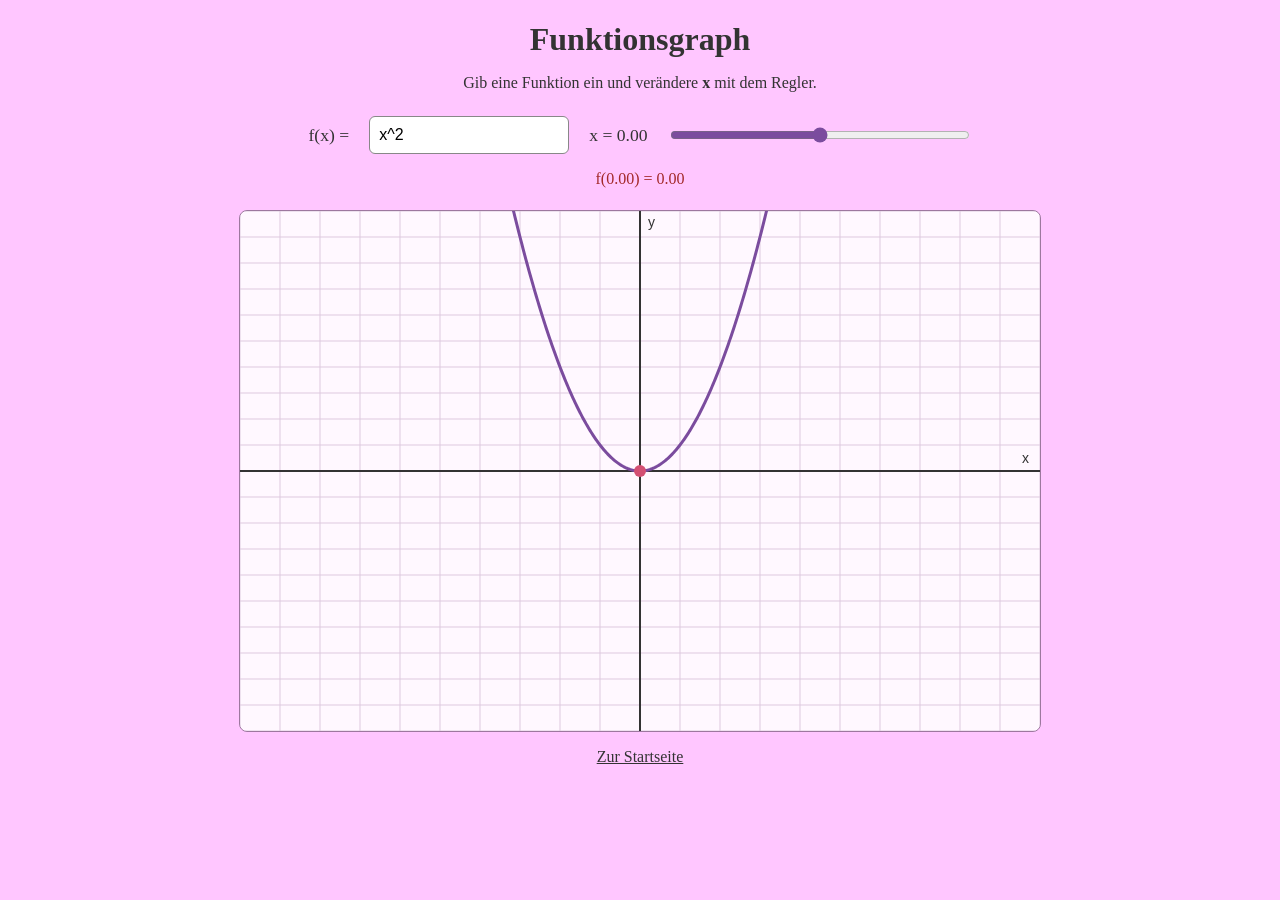
==== funktionen.html @ 7c47ae85 "Add interactive function graph page Co-authored-by: Copilot App <223556219+Copilot@users.noreply.git" ====
<!DOCTYPE html>
<html lang="de">

<head>
    <meta charset="UTF-8">
    <meta name="viewport" content="width=device-width, initial-scale=1.0">
    <title>Funktionsgraphen - Mathe Hilfe</title>
    <link rel="stylesheet" href="style.css">
    <style>
        .graph-page {
            max-width: 900px;
            margin: 0 auto;
            color: #333;
            text-align: center;
        }

        .graph-page h1 {
            margin-bottom: 8px;
        }

        .graph-page a {
            color: #333;
        }

        .controls {
            display: flex;
            flex-wrap: wrap;
            gap: 12px 20px;
            align-items: center;
            justify-content: center;
            margin: 24px 0 16px;
            font-size: 1.1rem;
        }

        .controls input[type="text"] {
            width: 180px;
            padding: 9px;
            border: 1px solid #888;
            border-radius: 6px;
            font-size: 1rem;
        }

        .controls input[type="range"] {
            accent-color: #7b4c9e;
            width: min(300px, 70vw);
        }

        #graph {
            display: block;
            width: 100%;
            max-width: 800px;
            height: auto;
            margin: 0 auto;
            background: #fff8ff;
            border: 1px solid #9d789f;
            border-radius: 8px;
        }

        #message {
            min-height: 1.5em;
            color: #a32929;
        }
    </style>
</head>

<body>
    <main class="graph-page">
        <h1>Funktionsgraph</h1>
        <p>Gib eine Funktion ein und verändere <strong>x</strong> mit dem Regler.</p>

        <div class="controls">
            <label for="function-input">f(x) =</label>
            <input id="function-input" type="text" value="x^2" autocomplete="off"
                aria-label="Mathematische Funktion">
            <label for="x-slider">x = <output id="x-value">0.00</output></label>
            <input id="x-slider" type="range" min="-10" max="10" step="0.01" value="0"
                aria-label="x-Wert">
        </div>

        <p id="message" role="status"></p>
        <canvas id="graph" width="800" height="520" aria-label="Koordinatensystem mit Funktionsgraph"></canvas>
        <p><a href="index.html">Zur Startseite</a></p>
    </main>
    <script src="script.js"></script>
</body>

</html>
---- style.css ----
body {
    background-color: #ffc6ff;
    margin: 20px;
}

.main {
    display: flex;
    justify-content: center;
    align-items: center;

}

.title {
    display: flex;
    flex-direction: column;
    justify-content: center;
    align-items: center;


    font-size: 2em;
    color: #333;
    text-align: center;
    margin-top: 20px;
}

.title p {
    margin-top: 0;
}

.title a {
    font-size: 0.45em;
    color: #333;
}
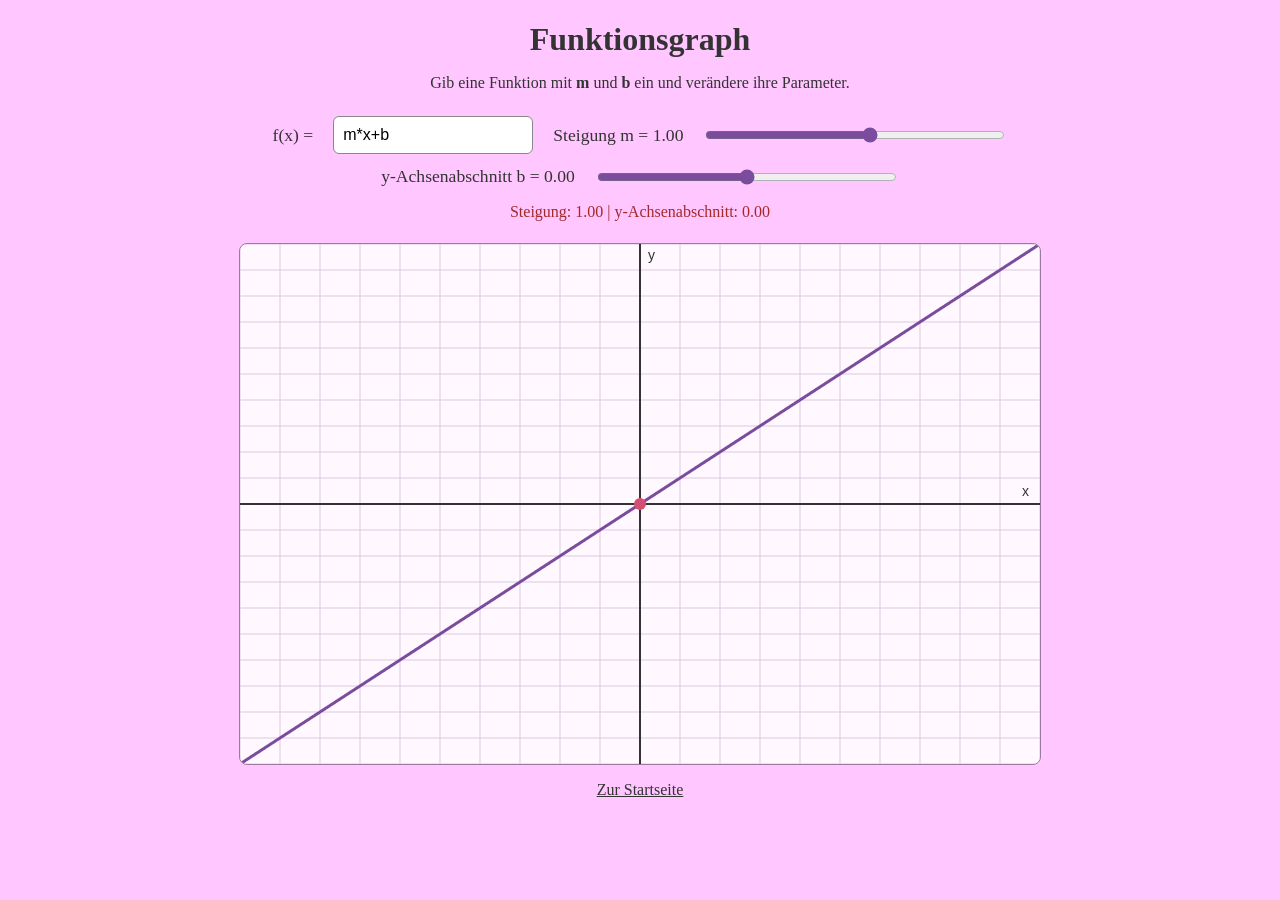
==== commit 0f0f4649: "Use graph parameters instead of x slider Co-authored-by: Copilot App <223556219+Copilot@users.norepl" ====
--- a/funktionen.html
+++ b/funktionen.html
@@ -6,75 +6,23 @@
     <meta name="viewport" content="width=device-width, initial-scale=1.0">
     <title>Funktionsgraphen - Mathe Hilfe</title>
     <link rel="stylesheet" href="style.css">
-    <style>
-        .graph-page {
-            max-width: 900px;
-            margin: 0 auto;
-            color: #333;
-            text-align: center;
-        }
-
-        .graph-page h1 {
-            margin-bottom: 8px;
-        }
-
-        .graph-page a {
-            color: #333;
-        }
-
-        .controls {
-            display: flex;
-            flex-wrap: wrap;
-            gap: 12px 20px;
-            align-items: center;
-            justify-content: center;
-            margin: 24px 0 16px;
-            font-size: 1.1rem;
-        }
-
-        .controls input[type="text"] {
-            width: 180px;
-            padding: 9px;
-            border: 1px solid #888;
-            border-radius: 6px;
-            font-size: 1rem;
-        }
-
-        .controls input[type="range"] {
-            accent-color: #7b4c9e;
-            width: min(300px, 70vw);
-        }
-
-        #graph {
-            display: block;
-            width: 100%;
-            max-width: 800px;
-            height: auto;
-            margin: 0 auto;
-            background: #fff8ff;
-            border: 1px solid #9d789f;
-            border-radius: 8px;
-        }
-
-        #message {
-            min-height: 1.5em;
-            color: #a32929;
-        }
-    </style>
 </head>
 
 <body>
     <main class="graph-page">
         <h1>Funktionsgraph</h1>
-        <p>Gib eine Funktion ein und verändere <strong>x</strong> mit dem Regler.</p>
+        <p>Gib eine Funktion mit <strong>m</strong> und <strong>b</strong> ein und verändere ihre Parameter.</p>
 
         <div class="controls">
             <label for="function-input">f(x) =</label>
-            <input id="function-input" type="text" value="x^2" autocomplete="off"
+            <input id="function-input" type="text" value="m*x+b" autocomplete="off"
                 aria-label="Mathematische Funktion">
-            <label for="x-slider">x = <output id="x-value">0.00</output></label>
-            <input id="x-slider" type="range" min="-10" max="10" step="0.01" value="0"
-                aria-label="x-Wert">
+            <label for="slope-slider">Steigung m = <output id="slope-value">1.00</output></label>
+            <input id="slope-slider" type="range" min="-10" max="10" step="0.1" value="1"
+                aria-label="Steigung">
+            <label for="intercept-slider">y-Achsenabschnitt b = <output id="intercept-value">0.00</output></label>
+            <input id="intercept-slider" type="range" min="-10" max="10" step="0.1" value="0"
+                aria-label="y-Achsenabschnitt">
         </div>
 
         <p id="message" role="status"></p>
--- a/style.css
+++ b/style.css
@@ -30,4 +30,58 @@
 .title a {
     font-size: 0.45em;
     color: #333;
+}
+
+.graph-page {
+    max-width: 900px;
+    margin: 0 auto;
+    color: #333;
+    text-align: center;
+}
+
+.graph-page h1 {
+    margin-bottom: 8px;
+}
+
+.graph-page a {
+    color: #333;
+}
+
+.controls {
+    display: flex;
+    flex-wrap: wrap;
+    gap: 12px 20px;
+    align-items: center;
+    justify-content: center;
+    margin: 24px 0 16px;
+    font-size: 1.1rem;
+}
+
+.controls input[type="text"] {
+    width: 180px;
+    padding: 9px;
+    border: 1px solid #888;
+    border-radius: 6px;
+    font-size: 1rem;
+}
+
+.controls input[type="range"] {
+    accent-color: #7b4c9e;
+    width: min(300px, 70vw);
+}
+
+#graph {
+    display: block;
+    width: 100%;
+    max-width: 800px;
+    height: auto;
+    margin: 0 auto;
+    background: #fff8ff;
+    border: 1px solid #9d789f;
+    border-radius: 8px;
+}
+
+#message {
+    min-height: 1.5em;
+    color: #a32929;
 }
